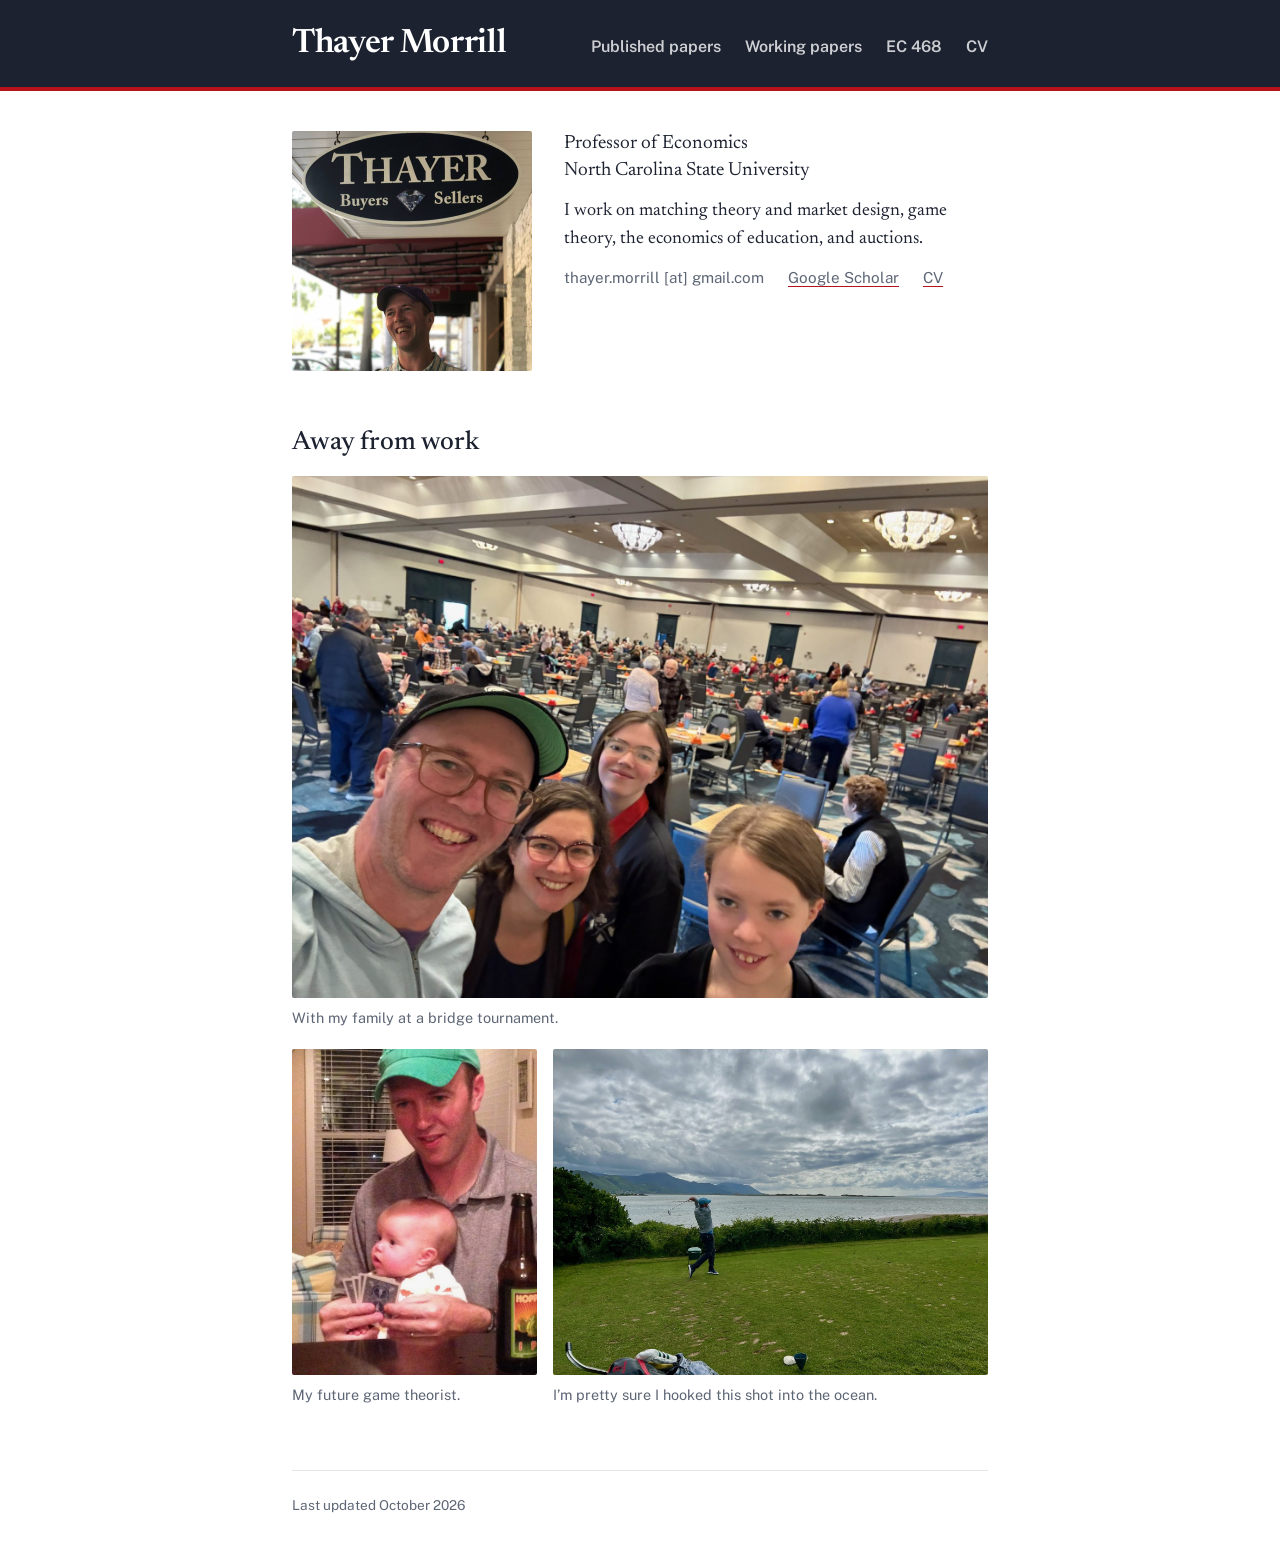
==== index.html @ c4115639 "Publish academic website Co-Authored-By: Claude Opus 5.5 <noreply@anthropic.com> Claude-Session: htt" ====
<!doctype html>
<html lang="en">
<head>
<meta charset="utf-8">
<meta name="viewport" content="width=device-width, initial-scale=1">
<title>Thayer Morrill</title>
<meta name="description" content="Thayer Morrill, Professor of Economics at North Carolina State University. Matching theory, market design, game theory.">
<link rel="preconnect" href="https://fonts.googleapis.com">
<link rel="preconnect" href="https://fonts.gstatic.com" crossorigin>
<link rel="stylesheet" href="https://fonts.googleapis.com/css2?family=Newsreader:ital,opsz,wght@0,6..72,400;0,6..72,500;0,6..72,600;1,6..72,400&family=Public+Sans:wght@400;600&display=swap">
<link rel="stylesheet" href="style.css">
</head>
<body>

<header class="masthead">
  <div class="wrap masthead-inner">
    <a class="site-name" href="index.html">Thayer Morrill</a>
    <nav class="site-nav" aria-label="Site">
      <a href="research/index.html">Published papers</a>
      <a href="working-papers/index.html">Working papers</a>
      <a href="ec468/index.html">EC 468</a>
      <a href="cv.pdf">CV</a>
    </nav>
  </div>
</header>

<div class="wrap">
<main>
<section class="intro">
  <img src="images/thayer-sign.jpg" alt="Thayer Morrill, laughing, under a shop sign that reads “Thayer Buyers Sellers”">
  <div>
    <p class="role">Professor of Economics<br>North Carolina State University</p>
    <p>I work on matching theory and market design, game theory, the economics of education, and auctions.</p>
    <p class="contact">
      <span>thayer.morrill [at] gmail.com</span>
      <a href="https://scholar.google.com/citations?user=QVmIqhwAAAAJ">Google Scholar</a>
      <a href="cv.pdf">CV</a>
    </p>
  </div>
</section>

<section id="away-from-work" class="personal">
  <h2>Away from work</h2>
  <figure>
    <img src="images/family.jpg" width="1600" height="1200" loading="lazy" alt="Thayer Morrill taking a selfie with his wife and two daughters in a ballroom full of card tables">
    <figcaption>With my family at a bridge tournament.</figcaption>
  </figure>
  <div class="photo-row">
    <figure>
      <img src="images/cards.jpg" width="900" height="1200" loading="lazy" alt="Thayer Morrill holding his infant daughter on his lap while holding a hand of playing cards in front of her">
      <figcaption>My future game theorist.</figcaption>
    </figure>
    <figure>
      <img src="images/golf.jpg" width="1600" height="1200" loading="lazy" alt="Thayer Morrill finishing a golf swing on a tee box beside the sea, with mountains in the distance">
      <figcaption>I’m pretty sure I hooked this shot into the ocean.</figcaption>
    </figure>
  </div>
</section>
</main>

<footer class="site-footer">Last updated October 2026</footer>
</div>

</body>
</html>
---- style.css ----
/* Thayer Morrill — site styles. One file for every page. */

:root {
  --paper: #ffffff;
  --ink: #1c2230;
  --muted: #5d6675;
  --rule: #e3e5e9;
  --red: #b5121b;
  --red-soft: #fbeeee;
  --band: #1c2230;
  --band-accent: #b5121b;
  --serif: "Newsreader", Georgia, "Times New Roman", serif;
  --sans: "Public Sans", system-ui, -apple-system, "Segoe UI", sans-serif;
}

@media (prefers-color-scheme: dark) {
  :root {
    --paper: #15181e;
    --ink: #e8eaef;
    --muted: #a4acb9;
    --rule: #2b3039;
    --red: #ff7a7a;
    --red-soft: #2a1b1d;
    --band: #0c0f14;
    --band-accent: #d1343c;
  }
}

* { box-sizing: border-box; }

html { -webkit-text-size-adjust: 100%; }

body {
  margin: 0;
  background: var(--paper);
  color: var(--ink);
  font-family: var(--serif);
  font-size: 1.125rem;
  line-height: 1.6;
  font-optical-sizing: auto;
}

.wrap {
  max-width: 46rem;
  margin: 0 auto;
  padding: 0 1.25rem;
}

a { color: inherit; text-decoration-color: var(--red); text-decoration-thickness: 1px; text-underline-offset: 3px; }
a:hover { color: var(--red); }
:focus-visible { outline: 2px solid var(--red); outline-offset: 2px; border-radius: 2px; }

/* Masthead: the same band on every page */
.masthead {
  background: var(--band);
  color: #ffffff;
  border-bottom: 4px solid var(--band-accent);
}
.masthead-inner {
  display: flex;
  flex-wrap: wrap;
  justify-content: space-between;
  align-items: baseline;
  gap: 0.75rem 2rem;
  padding-top: 1.6rem;
  padding-bottom: 1.4rem;
}
.site-name {
  color: #ffffff;
  font-size: 2.1rem;
  font-weight: 600;
  line-height: 1.1;
  letter-spacing: -0.01em;
  text-decoration: none;
}
.site-name:hover { color: #ffffff; }
.site-nav {
  display: flex;
  flex-wrap: wrap;
  gap: 0.25rem 1.5rem;
  font-family: var(--sans);
  font-size: 1rem;
  font-weight: 600;
}
.site-nav a {
  color: rgba(255, 255, 255, 0.78);
  text-decoration: none;
  padding: 0.2rem 0;
  border-bottom: 2px solid transparent;
}
.site-nav a:hover { color: #ffffff; border-bottom-color: var(--band-accent); }
.site-nav a[aria-current="page"] { color: #ffffff; border-bottom-color: var(--band-accent); }
.masthead :focus-visible { outline-color: #ffffff; }

h1 {
  font-size: 2.2rem;
  font-weight: 500;
  line-height: 1.2;
  margin: 2.75rem 0 1.25rem;
}

/* Intro */
.intro {
  display: grid;
  grid-template-columns: 15rem 1fr;
  gap: 2rem;
  align-items: start;
  margin: 2.5rem 0 1rem;
}
.intro img {
  width: 100%;
  aspect-ratio: 1 / 1;
  object-fit: cover;
  border-radius: 2px;
  display: block;
}
.intro p { margin: 0 0 0.75rem; }
.intro .role { font-size: 1.2rem; line-height: 1.4; }
.contact { font-family: var(--sans); font-size: 0.95rem; color: var(--muted); }
.contact a, .contact span { margin-right: 1.25rem; }

/* Sections */
h2 {
  font-size: 1.65rem;
  font-weight: 500;
  line-height: 1.25;
  margin: 3.5rem 0 1rem;
}
.lede { margin: 0 0 2.25rem; }

/* Working papers */
.papers { list-style: none; padding: 0; margin: 0; }
.papers li { margin: 0 0 1.4rem; }
.title { font-weight: 600; line-height: 1.35; }
.title a { text-decoration-color: var(--rule); }
.title a:hover { text-decoration-color: var(--red); }
.meta {
  font-family: var(--sans);
  font-size: 0.9rem;
  line-height: 1.5;
  color: var(--muted);
  margin: 0.15rem 0 0;
}

/* The ranked list */
.ranked { list-style: none; padding: 0; margin: 0; counter-reset: rank; }
.ranked > li {
  counter-increment: rank;
  position: relative;
  padding-left: 4.25rem;
  margin: 0 0 2.25rem;
}
.ranked > li::before {
  content: counter(rank);
  position: absolute;
  left: 0;
  top: -0.3rem;
  width: 3.1rem;
  text-align: right;
  font-family: var(--serif);
  font-style: italic;
  font-weight: 400;
  font-size: 2.6rem;
  line-height: 1;
  font-variant-numeric: lining-nums;
  color: var(--red);
}
.ranked > li:first-child::before { font-size: 3.6rem; top: -0.55rem; }
.ranked h3 { font-size: 1.15rem; font-weight: 600; line-height: 1.35; margin: 0; }
.ranked h3 a { text-decoration-color: var(--rule); }
.ranked h3 a:hover { text-decoration-color: var(--red); }
.ranked .note { margin: 0.5rem 0 0; }

.plate { margin: 1rem auto 0; max-width: 20rem; }
.plate img { display: block; width: 100%; height: auto; border-radius: 4px; }

cite { font-style: italic; }
.status { color: var(--red); font-weight: 600; }

/* Draft-only notes. Delete these blocks before launch. */
.draft {
  border: 1px dashed var(--red);
  background: var(--red-soft);
  padding: 1rem 1.25rem;
  margin: 2rem 0;
  font-family: var(--sans);
  font-size: 0.95rem;
}
.draft h2 { margin-top: 0; font-family: var(--serif); }
.draft .papers li { margin-bottom: 1rem; }
.draft .title { font-family: var(--serif); font-size: 1.05rem; }

/* Personal section */
.personal figure { margin: 0 0 1.25rem; }
.personal img { display: block; width: 100%; height: auto; border-radius: 2px; }
.personal figcaption {
  font-family: var(--sans);
  font-size: 0.9rem;
  color: var(--muted);
  margin-top: 0.5rem;
}
/* A portrait and a landscape photo side by side, at equal heights */
.photo-row {
  display: grid;
  grid-template-columns: 9fr 16fr;
  gap: 1rem;
  align-items: start;
  margin: 0 0 1.25rem;
}
.photo-row figure { margin: 0; }
.draft-text { color: var(--red); font-style: italic; }

/* Teaching page */
.files { padding-left: 1.25rem; }
.files li { margin: 0 0 0.4rem; }

/* Footer */
.site-footer {
  margin-top: 4rem;
  padding: 1.5rem 0 3rem;
  border-top: 1px solid var(--rule);
  font-family: var(--sans);
  font-size: 0.85rem;
  color: var(--muted);
}

@media (max-width: 560px) {
  body { font-size: 1.0625rem; }
  .intro { grid-template-columns: 1fr; gap: 1.25rem; margin-top: 1.75rem; }
  .intro img { max-width: 18rem; }
  .photo-row { grid-template-columns: 1fr; gap: 1.25rem; }
  .photo-row figure:first-child img { max-width: 18rem; }
  .ranked > li { padding-left: 2.9rem; }
  .ranked > li::before { width: 2.2rem; font-size: 2rem; top: -0.15rem; }
  .ranked > li:first-child::before { font-size: 2.6rem; top: -0.35rem; }
  .site-name { font-size: 1.75rem; }
  .site-nav { gap: 0.25rem 1.1rem; font-size: 0.95rem; }
  h1 { font-size: 1.8rem; margin-top: 2rem; }
}
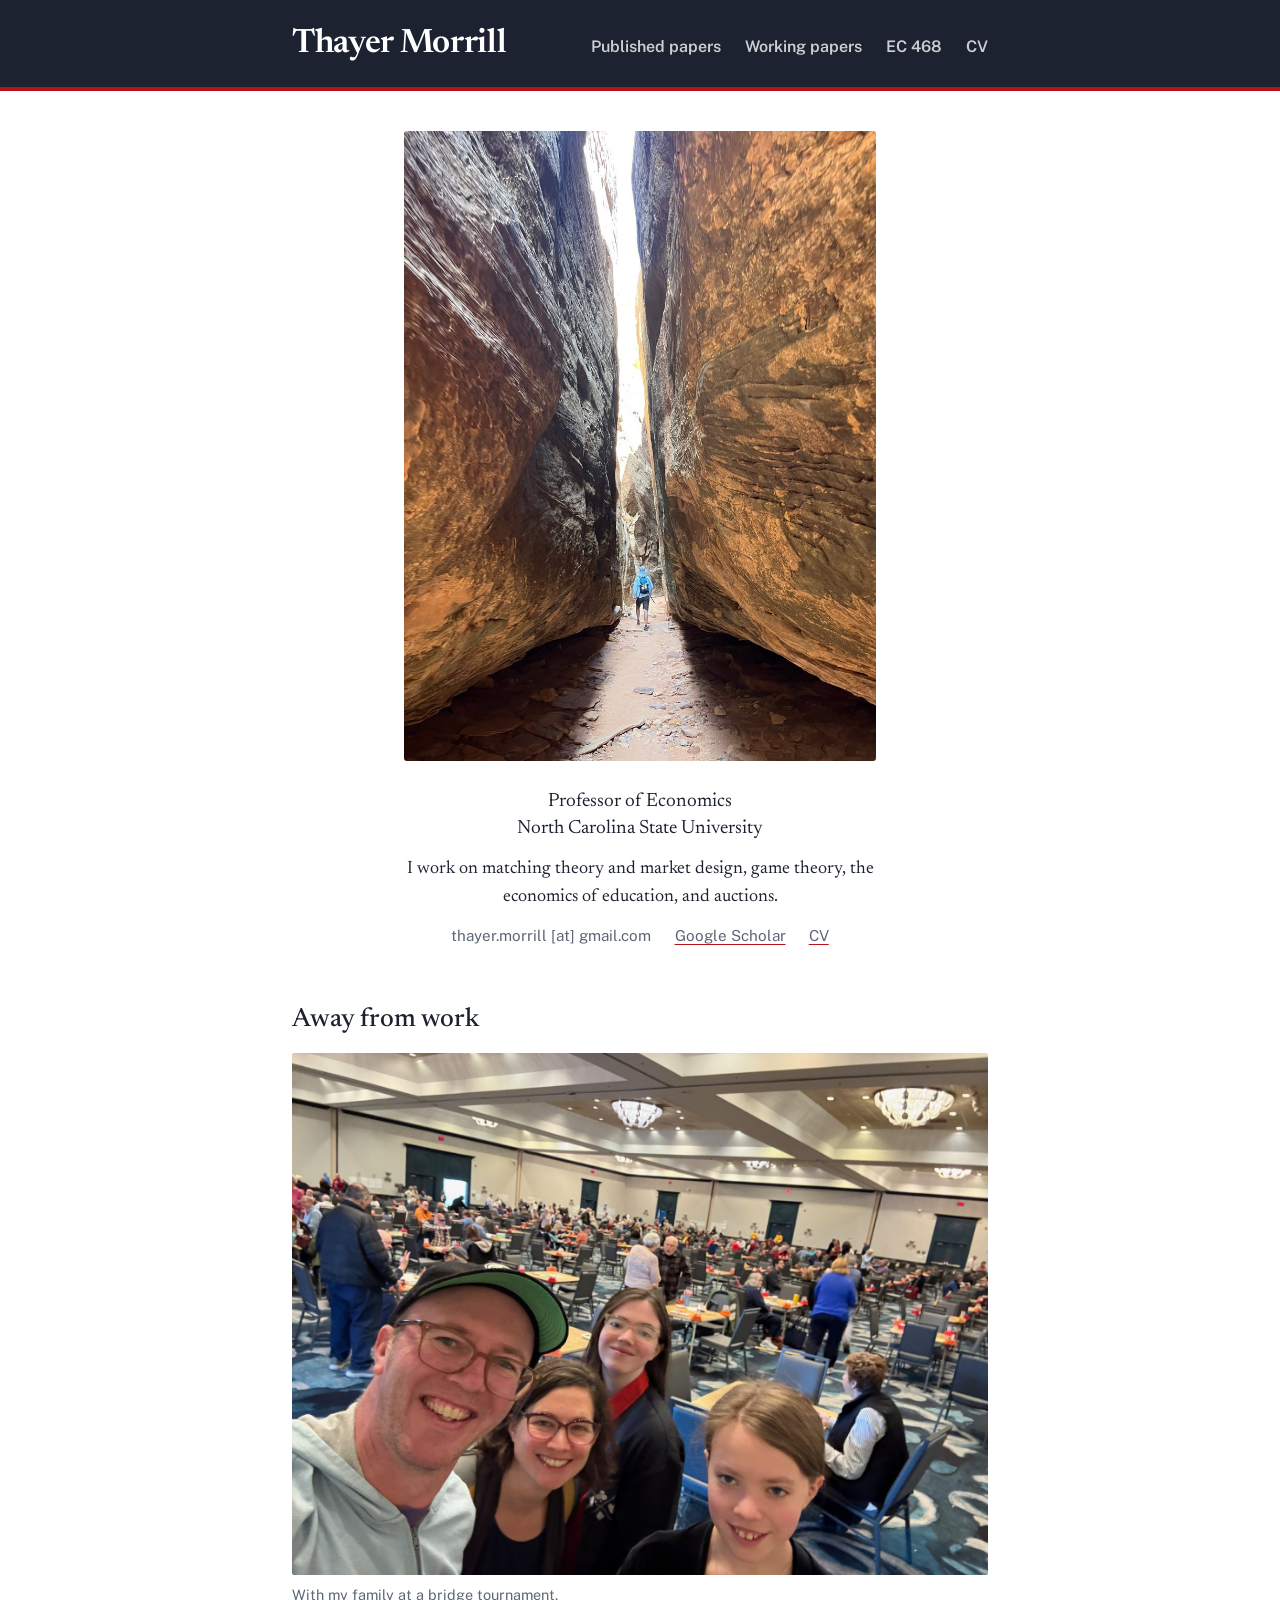
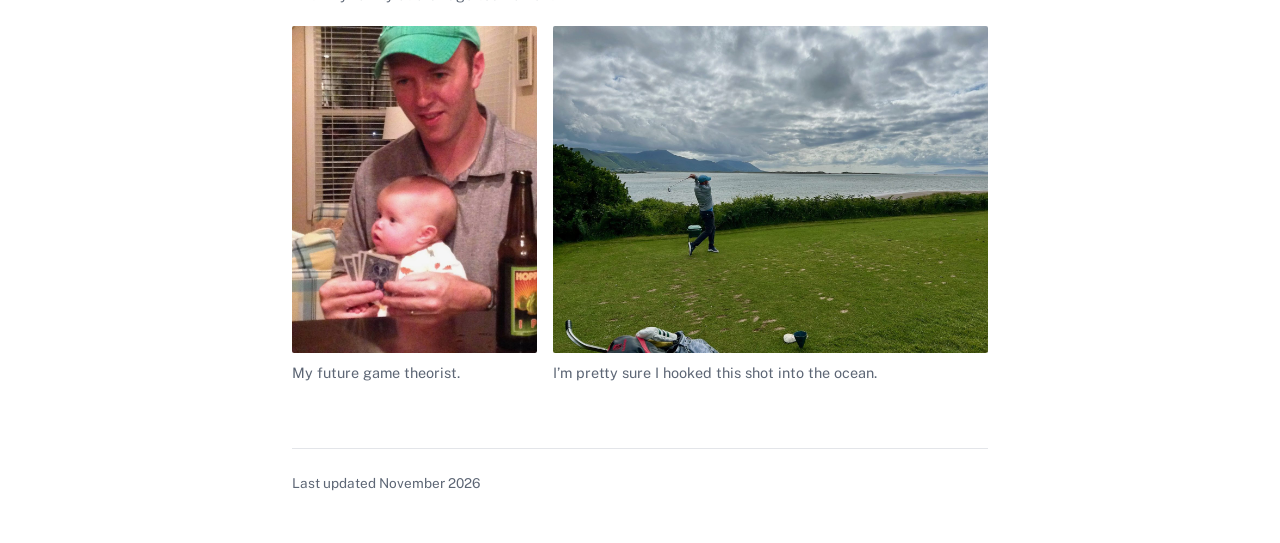
==== commit 9ce82401: "Make the canyon photo the main home-page photo Large, centered portrait photo on the home page with " ====
--- a/index.html
+++ b/index.html
@@ -27,7 +27,7 @@
 <div class="wrap">
 <main>
 <section class="intro">
-  <img src="images/thayer-sign.jpg" alt="Thayer Morrill, laughing, under a shop sign that reads “Thayer Buyers Sellers”">
+  <img src="images/canyon.jpg" width="900" height="1200" alt="Thayer Morrill hiking through a narrow sandstone slot canyon">
   <div>
     <p class="role">Professor of Economics<br>North Carolina State University</p>
     <p>I work on matching theory and market design, game theory, the economics of education, and auctions.</p>
@@ -58,7 +58,7 @@
 </section>
 </main>
 
-<footer class="site-footer">Last updated October 2026</footer>
+<footer class="site-footer">Last updated November 2026</footer>
 </div>
 
 </body>
--- a/style.css
+++ b/style.css
@@ -99,25 +99,34 @@
   margin: 2.75rem 0 1.25rem;
 }
 
-/* Intro */
+/* Intro: one large centered portrait photo, then the text, centered */
 .intro {
-  display: grid;
-  grid-template-columns: 15rem 1fr;
-  gap: 2rem;
-  align-items: start;
+  text-align: center;
   margin: 2.5rem 0 1rem;
 }
 .intro img {
-  width: 100%;
-  aspect-ratio: 1 / 1;
+  display: block;
+  /* As wide as the column allows, but never so tall that the text drops off a laptop screen */
+  width: min(100%, 30rem, 52.5vh);
+  height: auto;
+  aspect-ratio: 3 / 4;
   object-fit: cover;
-  border-radius: 2px;
-  display: block;
-}
+  margin: 0 auto 1.75rem;
+  border-radius: 3px;
+}
+.intro > div { max-width: 34rem; margin: 0 auto; }
 .intro p { margin: 0 0 0.75rem; }
 .intro .role { font-size: 1.2rem; line-height: 1.4; }
 .contact { font-family: var(--sans); font-size: 0.95rem; color: var(--muted); }
-.contact a, .contact span { margin-right: 1.25rem; }
+.contact a, .contact span { margin: 0 0.6rem; display: inline-block; }
+
+/* The sign photo, tucked beside the heading on the paper pages */
+.sign {
+  float: right;
+  width: 11rem;
+  margin: 0.5rem 0 1rem 1.75rem;
+}
+.sign img { display: block; width: 100%; height: auto; border-radius: 3px; }
 
 /* Sections */
 h2 {
@@ -226,8 +235,8 @@
 
 @media (max-width: 560px) {
   body { font-size: 1.0625rem; }
-  .intro { grid-template-columns: 1fr; gap: 1.25rem; margin-top: 1.75rem; }
-  .intro img { max-width: 18rem; }
+  .intro { margin-top: 1.75rem; }
+  .sign { width: 7.5rem; margin: 0.35rem 0 0.75rem 1rem; }
   .photo-row { grid-template-columns: 1fr; gap: 1.25rem; }
   .photo-row figure:first-child img { max-width: 18rem; }
   .ranked > li { padding-left: 2.9rem; }
